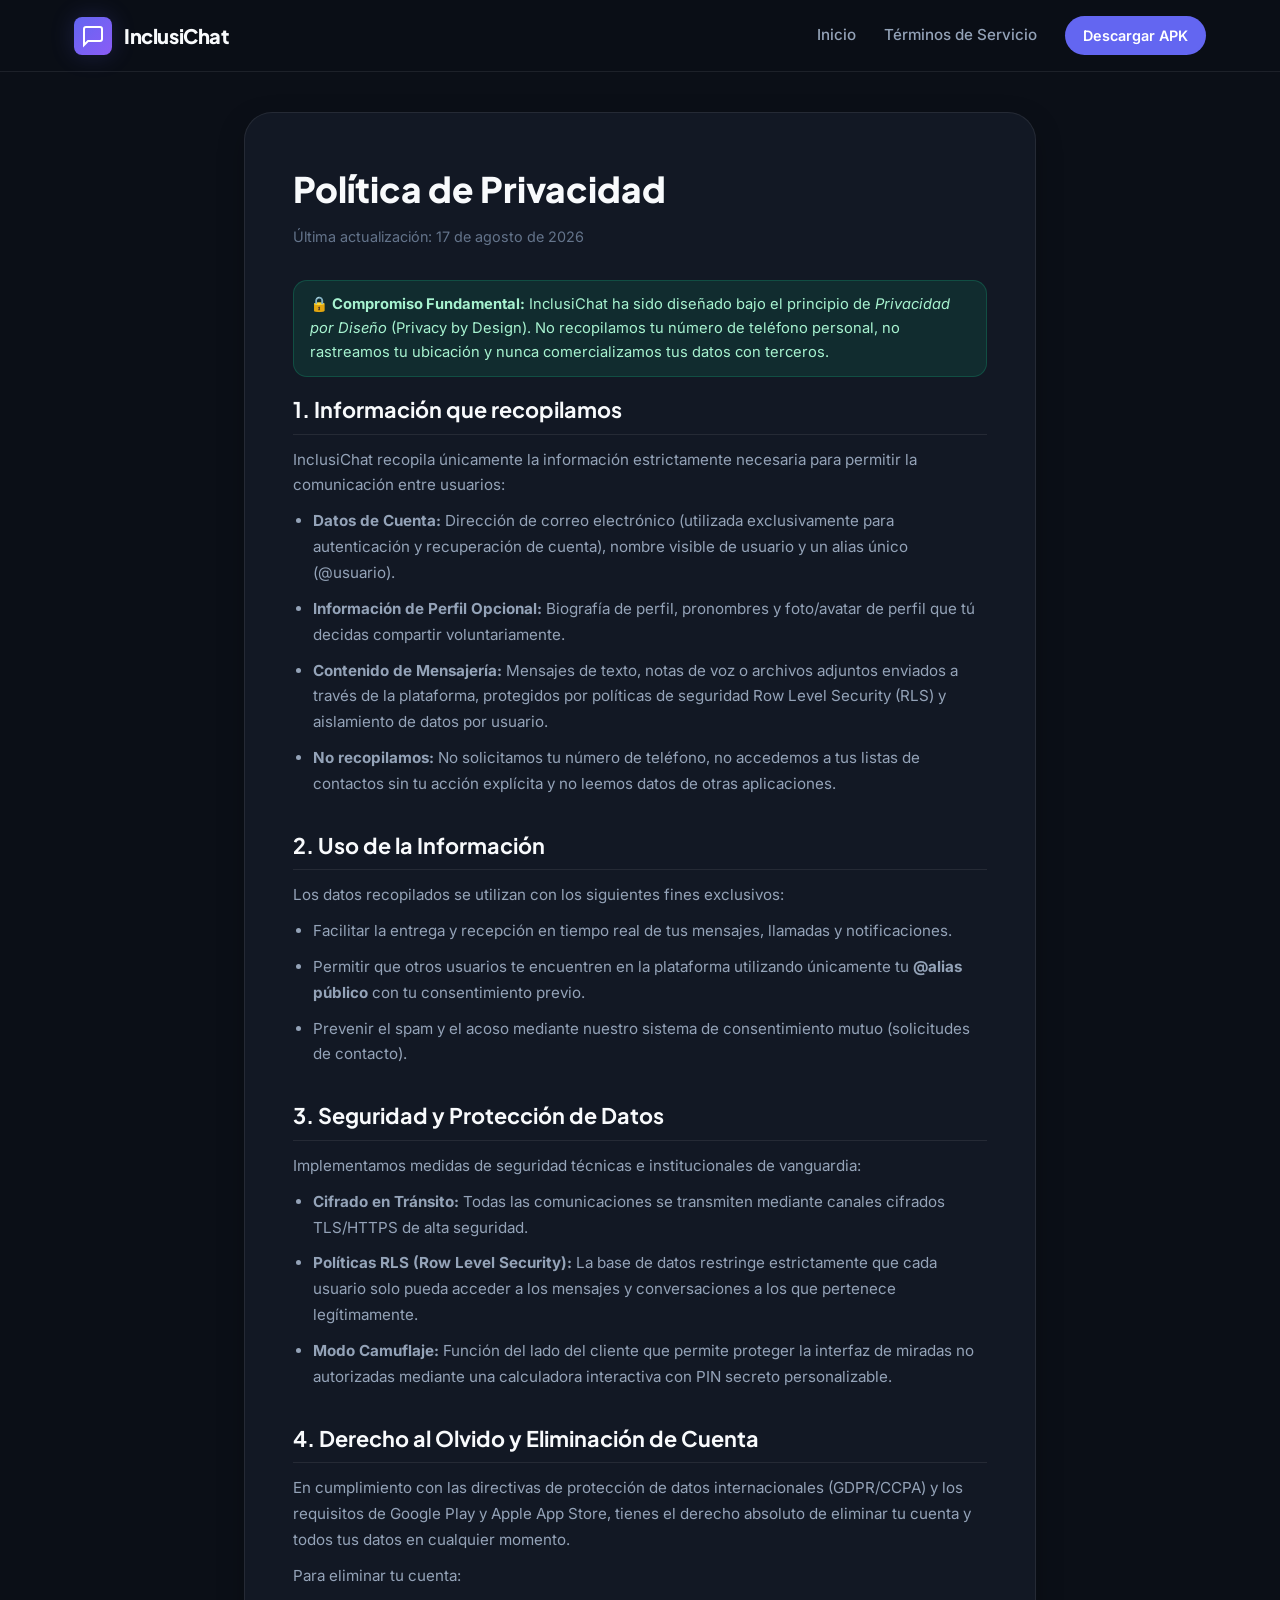
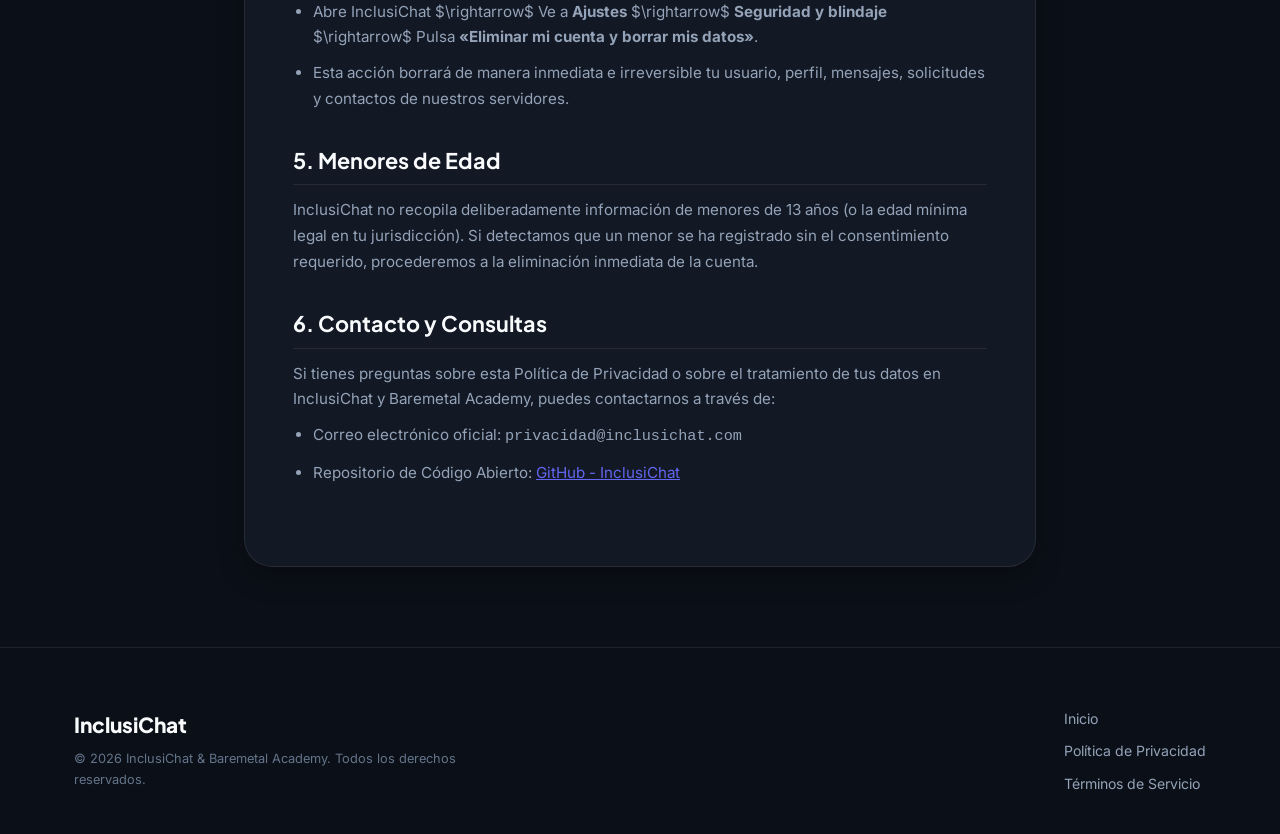
==== web/privacy.html @ 861bd7da "feat: InclusiChat v1.0.0 official release with camouflage mode, E2EE calls, zero-cost auth, privacy " ====
<!DOCTYPE html>
<html lang="es">
<head>
  <meta charset="UTF-8">
  <meta name="viewport" content="width=device-width, initial-scale=1.0">
  <title>Política de Privacidad — InclusiChat</title>
  <meta name="description" content="Política de Privacidad oficial de InclusiChat. Conoce cómo protegemos tus datos, mensajes e identidad bajo estrictos estándares de confidencialidad y Row Level Security.">
  
  <link rel="preconnect" href="https://fonts.googleapis.com">
  <link rel="preconnect" href="https://fonts.gstatic.com" crossorigin>
  <link href="https://fonts.googleapis.com/css2?family=Plus+Jakarta+Sans:wght@400;600;700;800&family=Inter:wght@400;500;600&display=swap" rel="stylesheet">
  
  <link rel="stylesheet" href="styles.css">
  <style>
    .legal-container {
      max-width: 840px;
      margin: 40px auto 80px;
      padding: 0 24px;
    }
    .legal-card {
      background: var(--bg-surface);
      border: 1px solid var(--bg-surface-border);
      border-radius: var(--radius-xl);
      padding: 48px;
      box-shadow: var(--shadow-card);
    }
    .legal-title {
      font-family: var(--font-heading);
      font-size: 2.2rem;
      font-weight: 800;
      margin-bottom: 8px;
    }
    .legal-updated {
      color: var(--text-muted);
      font-size: 0.9rem;
      margin-bottom: 32px;
      display: block;
    }
    .legal-section {
      margin-bottom: 32px;
    }
    .legal-section h2 {
      font-family: var(--font-heading);
      font-size: 1.35rem;
      font-weight: 700;
      color: var(--text-primary);
      margin-bottom: 12px;
      padding-bottom: 6px;
      border-bottom: 1px solid var(--bg-surface-border);
    }
    .legal-section p, .legal-section li {
      color: var(--text-secondary);
      font-size: 0.95rem;
      line-height: 1.7;
      margin-bottom: 10px;
    }
    .legal-section ul {
      padding-left: 20px;
    }
    .highlight-badge {
      background: rgba(16, 185, 129, 0.12);
      border: 1px solid rgba(16, 185, 129, 0.25);
      color: #A7F3D0;
      padding: 12px 16px;
      border-radius: var(--radius-md);
      margin: 16px 0;
      font-size: 0.92rem;
    }
  </style>
</head>
<body>
  <!-- Header -->
  <header class="navbar">
    <div class="nav-container">
      <a href="index.html" class="brand-link">
        <div class="brand-badge-logo">
          <svg width="24" height="24" viewBox="0 0 24 24" fill="none" stroke="currentColor" stroke-width="2"><path d="M21 15a2 2 0 0 1-2 2H7l-4 4V5a2 2 0 0 1 2-2h14a2 2 0 0 1 2 2z"></path></svg>
        </div>
        <span class="brand-text">InclusiChat</span>
      </a>
      <nav class="nav-menu">
        <a href="index.html" class="nav-item">Inicio</a>
        <a href="terms.html" class="nav-item">Términos de Servicio</a>
        <a href="index.html#descarga" class="nav-btn-action">Descargar APK</a>
      </nav>
    </div>
  </header>

  <!-- Legal Body -->
  <main class="legal-container">
    <div class="legal-card">
      <h1 class="legal-title">Política de Privacidad</h1>
      <span class="legal-updated">Última actualización: 17 de agosto de 2026</span>

      <div class="highlight-badge">
        🔒 <strong>Compromiso Fundamental:</strong> InclusiChat ha sido diseñado bajo el principio de <em>Privacidad por Diseño</em> (Privacy by Design). No recopilamos tu número de teléfono personal, no rastreamos tu ubicación y nunca comercializamos tus datos con terceros.
      </div>

      <section class="legal-section">
        <h2>1. Información que recopilamos</h2>
        <p>InclusiChat recopila únicamente la información estrictamente necesaria para permitir la comunicación entre usuarios:</p>
        <ul>
          <li><strong>Datos de Cuenta:</strong> Dirección de correo electrónico (utilizada exclusivamente para autenticación y recuperación de cuenta), nombre visible de usuario y un alias único (@usuario).</li>
          <li><strong>Información de Perfil Opcional:</strong> Biografía de perfil, pronombres y foto/avatar de perfil que tú decidas compartir voluntariamente.</li>
          <li><strong>Contenido de Mensajería:</strong> Mensajes de texto, notas de voz o archivos adjuntos enviados a través de la plataforma, protegidos por políticas de seguridad Row Level Security (RLS) y aislamiento de datos por usuario.</li>
          <li><strong>No recopilamos:</strong> No solicitamos tu número de teléfono, no accedemos a tus listas de contactos sin tu acción explícita y no leemos datos de otras aplicaciones.</li>
        </ul>
      </section>

      <section class="legal-section">
        <h2>2. Uso de la Información</h2>
        <p>Los datos recopilados se utilizan con los siguientes fines exclusivos:</p>
        <ul>
          <li>Facilitar la entrega y recepción en tiempo real de tus mensajes, llamadas y notificaciones.</li>
          <li>Permitir que otros usuarios te encuentren en la plataforma utilizando únicamente tu <strong>@alias público</strong> con tu consentimiento previo.</li>
          <li>Prevenir el spam y el acoso mediante nuestro sistema de consentimiento mutuo (solicitudes de contacto).</li>
        </ul>
      </section>

      <section class="legal-section">
        <h2>3. Seguridad y Protección de Datos</h2>
        <p>Implementamos medidas de seguridad técnicas e institucionales de vanguardia:</p>
        <ul>
          <li><strong>Cifrado en Tránsito:</strong> Todas las comunicaciones se transmiten mediante canales cifrados TLS/HTTPS de alta seguridad.</li>
          <li><strong>Políticas RLS (Row Level Security):</strong> La base de datos restringe estrictamente que cada usuario solo pueda acceder a los mensajes y conversaciones a los que pertenece legítimamente.</li>
          <li><strong>Modo Camuflaje:</strong> Función del lado del cliente que permite proteger la interfaz de miradas no autorizadas mediante una calculadora interactiva con PIN secreto personalizable.</li>
        </ul>
      </section>

      <section class="legal-section">
        <h2>4. Derecho al Olvido y Eliminación de Cuenta</h2>
        <p>En cumplimiento con las directivas de protección de datos internacionales (GDPR/CCPA) y los requisitos de Google Play y Apple App Store, tienes el derecho absoluto de eliminar tu cuenta y todos tus datos en cualquier momento.</p>
        <p>Para eliminar tu cuenta:</p>
        <ul>
          <li>Abre InclusiChat $\rightarrow$ Ve a <strong>Ajustes</strong> $\rightarrow$ <strong>Seguridad y blindaje</strong> $\rightarrow$ Pulsa <strong>«Eliminar mi cuenta y borrar mis datos»</strong>.</li>
          <li>Esta acción borrará de manera inmediata e irreversible tu usuario, perfil, mensajes, solicitudes y contactos de nuestros servidores.</li>
        </ul>
      </section>

      <section class="legal-section">
        <h2>5. Menores de Edad</h2>
        <p>InclusiChat no recopila deliberadamente información de menores de 13 años (o la edad mínima legal en tu jurisdicción). Si detectamos que un menor se ha registrado sin el consentimiento requerido, procederemos a la eliminación inmediata de la cuenta.</p>
      </section>

      <section class="legal-section">
        <h2>6. Contacto y Consultas</h2>
        <p>Si tienes preguntas sobre esta Política de Privacidad o sobre el tratamiento de tus datos en InclusiChat y Baremetal Academy, puedes contactarnos a través de:</p>
        <ul>
          <li>Correo electrónico oficial: <code>privacidad@inclusichat.com</code></li>
          <li>Repositorio de Código Abierto: <a href="https://github.com/thelioning/InclusiChat" target="_blank" style="color: var(--accent-primary);">GitHub - InclusiChat</a></li>
        </ul>
      </section>
    </div>
  </main>

  <!-- Footer -->
  <footer class="footer">
    <div class="container footer-content">
      <div class="footer-brand">
        <span class="footer-logo-title">InclusiChat</span>
        <p class="footer-copy">© 2026 InclusiChat & Baremetal Academy. Todos los derechos reservados.</p>
      </div>
      <div class="footer-links-group">
        <div class="footer-col">
          <a href="index.html">Inicio</a>
          <a href="privacy.html">Política de Privacidad</a>
          <a href="terms.html">Términos de Servicio</a>
        </div>
      </div>
    </div>
  </footer>
</body>
</html>
---- web/styles.css ----
/* ==========================================================================
   InclusiChat Web — Design System & Stylesheet
   Palette: Soft Slate, Calming Indigo-Lavender, Security Emerald
   ========================================================================== */

:root {
  /* Harmonious, Trustworthy Palette (Soft on the eyes, avoids aggressive neon) */
  --bg-main: #0B0F17;
  --bg-surface: #121824;
  --bg-surface-raised: #1A2234;
  --bg-surface-border: rgba(255, 255, 255, 0.08);

  --text-primary: #F8FAFC;
  --text-secondary: #94A3B8;
  --text-muted: #64748B;

  --accent-primary: #6366F1;
  --accent-primary-hover: #4F46E5;
  --accent-soft-lavender: #8B5CF6;
  --accent-emerald: #10B981;
  --accent-emerald-soft: rgba(16, 185, 129, 0.12);
  --accent-amber: #F59E0B;

  --font-heading: 'Plus Jakarta Sans', -apple-system, BlinkMacSystemFont, 'Segoe UI', Roboto, sans-serif;
  --font-body: 'Inter', -apple-system, BlinkMacSystemFont, 'Segoe UI', Roboto, sans-serif;

  --radius-sm: 8px;
  --radius-md: 14px;
  --radius-lg: 20px;
  --radius-xl: 28px;
  --radius-full: 9999px;

  --shadow-subtle: 0 4px 20px rgba(0, 0, 0, 0.25);
  --shadow-card: 0 10px 30px -5px rgba(0, 0, 0, 0.35);
  --shadow-glow: 0 0 25px rgba(99, 102, 241, 0.2);
}

/* Base Reset & Typography */
* {
  margin: 0;
  padding: 0;
  box-sizing: border-box;
}

html {
  scroll-behavior: smooth;
  font-family: var(--font-body);
  background-color: var(--bg-main);
  color: var(--text-primary);
  line-height: 1.6;
}

body {
  overflow-x: hidden;
  -webkit-font-smoothing: antialiased;
}

.container {
  width: 100%;
  max-width: 1180px;
  margin: 0 auto;
  padding: 0 24px;
}

/* Navbar */
.navbar {
  position: sticky;
  top: 0;
  z-index: 100;
  background: rgba(11, 15, 23, 0.85);
  backdrop-filter: blur(14px);
  border-bottom: 1px solid var(--bg-surface-border);
  transition: all 0.3s ease;
}

.nav-container {
  max-width: 1180px;
  margin: 0 auto;
  padding: 16px 24px;
  display: flex;
  justify-content: space-between;
  align-items: center;
}

.brand-link {
  display: flex;
  align-items: center;
  gap: 12px;
  text-decoration: none;
  color: var(--text-primary);
}

.brand-badge-logo {
  width: 38px;
  height: 38px;
  border-radius: var(--radius-sm);
  background: linear-gradient(135deg, var(--accent-primary), var(--accent-soft-lavender));
  display: flex;
  align-items: center;
  justify-content: center;
  color: #fff;
  box-shadow: var(--shadow-glow);
}

.brand-text {
  font-family: var(--font-heading);
  font-weight: 800;
  font-size: 1.25rem;
  letter-spacing: -0.02em;
}

.nav-menu {
  display: flex;
  align-items: center;
  gap: 28px;
}

.nav-item {
  color: var(--text-secondary);
  text-decoration: none;
  font-size: 0.95rem;
  font-weight: 500;
  transition: color 0.2s;
}

.nav-item:hover {
  color: var(--text-primary);
}

.nav-btn-action {
  background: var(--accent-primary);
  color: #fff;
  padding: 8px 18px;
  border-radius: var(--radius-full);
  text-decoration: none;
  font-size: 0.9rem;
  font-weight: 600;
  transition: all 0.2s;
}

.nav-btn-action:hover {
  background: var(--accent-primary-hover);
  transform: translateY(-1px);
}

/* Hero Section */
.hero-section {
  padding: 80px 0 60px;
  position: relative;
}

.hero-grid {
  display: grid;
  grid-template-columns: 1.2fr 0.8fr;
  gap: 56px;
  align-items: center;
}

.security-chip {
  display: inline-flex;
  align-items: center;
  gap: 8px;
  background: rgba(99, 102, 241, 0.12);
  border: 1px solid rgba(99, 102, 241, 0.25);
  padding: 6px 14px;
  border-radius: var(--radius-full);
  font-size: 0.85rem;
  font-weight: 600;
  color: #A5B4FC;
  margin-bottom: 24px;
}

.security-chip-dot {
  width: 7px;
  height: 7px;
  border-radius: 50%;
  background-color: var(--accent-emerald);
  box-shadow: 0 0 8px var(--accent-emerald);
}

.hero-title {
  font-family: var(--font-heading);
  font-size: 2.75rem;
  line-height: 1.18;
  font-weight: 800;
  letter-spacing: -0.03em;
  margin-bottom: 20px;
}

.hero-description {
  font-size: 1.1rem;
  color: var(--text-secondary);
  line-height: 1.65;
  margin-bottom: 36px;
}

.hero-cta-group {
  display: flex;
  flex-wrap: wrap;
  gap: 16px;
  margin-bottom: 48px;
}

.btn-primary {
  display: inline-flex;
  align-items: center;
  gap: 10px;
  background: var(--accent-primary);
  color: #fff;
  padding: 14px 28px;
  border-radius: var(--radius-md);
  font-size: 1rem;
  font-weight: 600;
  text-decoration: none;
  box-shadow: var(--shadow-glow);
  transition: all 0.2s;
}

.btn-primary:hover {
  background: var(--accent-primary-hover);
  transform: translateY(-2px);
}

.btn-secondary {
  display: inline-flex;
  align-items: center;
  gap: 10px;
  background: var(--bg-surface-raised);
  color: var(--text-primary);
  border: 1px solid var(--bg-surface-border);
  padding: 14px 24px;
  border-radius: var(--radius-md);
  font-size: 1rem;
  font-weight: 600;
  text-decoration: none;
  transition: all 0.2s;
}

.btn-secondary:hover {
  background: rgba(255, 255, 255, 0.08);
  transform: translateY(-2px);
}

.trust-stats {
  display: flex;
  align-items: center;
  gap: 24px;
  padding-top: 24px;
  border-top: 1px solid var(--bg-surface-border);
}

.trust-stat-item {
  display: flex;
  flex-direction: column;
}

.stat-value {
  font-family: var(--font-heading);
  font-size: 1.25rem;
  font-weight: 800;
  color: var(--text-primary);
}

.stat-label {
  font-size: 0.8rem;
  color: var(--text-muted);
}

.trust-stat-divider {
  width: 1px;
  height: 28px;
  background: var(--bg-surface-border);
}

/* Mockup Card (App Preview) */
.hero-mockup-wrap {
  display: flex;
  justify-content: center;
}

.app-mockup-card {
  width: 100%;
  max-width: 360px;
  background: var(--bg-surface);
  border: 1px solid var(--bg-surface-border);
  border-radius: var(--radius-xl);
  box-shadow: var(--shadow-card);
  overflow: hidden;
}

.mockup-header {
  padding: 16px 20px;
  background: var(--bg-surface-raised);
  display: flex;
  justify-content: space-between;
  align-items: center;
  border-bottom: 1px solid var(--bg-surface-border);
}

.mockup-user {
  display: flex;
  align-items: center;
  gap: 12px;
}

.mockup-avatar {
  width: 36px;
  height: 36px;
  background: var(--accent-primary);
  border-radius: 50%;
  display: flex;
  align-items: center;
  justify-content: center;
  font-weight: 700;
  font-size: 0.9rem;
}

.mockup-user-info {
  display: flex;
  flex-direction: column;
}

.mockup-name {
  font-weight: 700;
  font-size: 0.95rem;
}

.verified-check {
  color: #38BDF8;
  font-size: 0.85rem;
}

.mockup-status {
  font-size: 0.75rem;
  color: var(--accent-emerald);
}

.mockup-actions {
  display: flex;
  gap: 12px;
  font-size: 1.1rem;
}

.mockup-chat-body {
  padding: 20px 16px;
  display: flex;
  flex-direction: column;
  gap: 12px;
  min-height: 240px;
}

.mockup-bubble {
  max-width: 82%;
  padding: 10px 14px;
  font-size: 0.85rem;
  border-radius: 16px;
  line-height: 1.4;
}

.mockup-bubble p {
  margin-bottom: 4px;
}

.mockup-bubble.incoming {
  align-self: flex-start;
  background: var(--bg-surface-raised);
  border-bottom-left-radius: 4px;
  color: var(--text-primary);
}

.mockup-bubble.outgoing {
  align-self: flex-end;
  background: #4F46E5;
  border-bottom-right-radius: 4px;
  color: #fff;
}

.bubble-time {
  font-size: 0.7rem;
  color: var(--text-muted);
  display: block;
  text-align: right;
}

.mockup-bubble.outgoing .bubble-time {
  color: rgba(255, 255, 255, 0.7);
}

.bubble-check {
  color: #38BDF8;
}

.mockup-footer {
  padding: 12px 16px;
  background: var(--bg-surface-raised);
  display: flex;
  align-items: center;
  gap: 10px;
  border-top: 1px solid var(--bg-surface-border);
}

.mockup-input {
  flex: 1;
  font-size: 0.82rem;
  color: var(--text-muted);
  background: var(--bg-surface);
  padding: 8px 12px;
  border-radius: var(--radius-sm);
}

.mockup-send {
  font-size: 1rem;
  cursor: pointer;
}

/* Features Section */
.features-section {
  padding: 90px 0;
  background: var(--bg-surface);
  border-top: 1px solid var(--bg-surface-border);
  border-bottom: 1px solid var(--bg-surface-border);
}

.section-header {
  text-align: center;
  max-width: 680px;
  margin: 0 auto 56px;
}

.section-tag {
  display: inline-block;
  font-size: 0.82rem;
  font-weight: 700;
  text-transform: uppercase;
  letter-spacing: 0.08em;
  color: var(--accent-primary);
  margin-bottom: 12px;
}

.section-tag-emerald {
  display: inline-block;
  font-size: 0.82rem;
  font-weight: 700;
  text-transform: uppercase;
  letter-spacing: 0.08em;
  color: var(--accent-emerald);
  margin-bottom: 12px;
}

.section-title {
  font-family: var(--font-heading);
  font-size: 2.1rem;
  font-weight: 800;
  letter-spacing: -0.02em;
  margin-bottom: 16px;
}

.section-desc {
  font-size: 1rem;
  color: var(--text-secondary);
  line-height: 1.6;
}

.features-grid {
  display: grid;
  grid-template-columns: repeat(auto-fit, minmax(250px, 1fr));
  gap: 24px;
}

.feature-card {
  background: var(--bg-main);
  border: 1px solid var(--bg-surface-border);
  border-radius: var(--radius-lg);
  padding: 28px;
  transition: transform 0.2s, border-color 0.2s;
}

.feature-card:hover {
  transform: translateY(-3px);
  border-color: rgba(99, 102, 241, 0.3);
}

.feature-icon-wrap {
  width: 48px;
  height: 48px;
  border-radius: var(--radius-md);
  display: flex;
  align-items: center;
  justify-content: center;
  margin-bottom: 20px;
}

.icon-purple { background: rgba(99, 102, 241, 0.15); color: #818CF8; }
.icon-emerald { background: rgba(16, 185, 129, 0.15); color: #34D399; }
.icon-blue { background: rgba(56, 189, 248, 0.15); color: #38BDF8; }
.icon-amber { background: rgba(245, 158, 11, 0.15); color: #FBBF24; }

.feature-title {
  font-family: var(--font-heading);
  font-size: 1.2rem;
  font-weight: 700;
  margin-bottom: 10px;
}

.feature-text {
  font-size: 0.92rem;
  color: var(--text-secondary);
  line-height: 1.55;
}

/* Camouflage Section */
.camouflage-section {
  padding: 100px 0;
}

.camouflage-grid {
  display: grid;
  grid-template-columns: 0.9fr 1.1fr;
  gap: 64px;
  align-items: center;
}

.calculator-card {
  width: 100%;
  max-width: 320px;
  margin: 0 auto;
  background: #181D26;
  border: 1px solid var(--bg-surface-border);
  border-radius: var(--radius-xl);
  padding: 20px;
  box-shadow: var(--shadow-card);
}

.calc-top-bar {
  display: flex;
  justify-content: space-between;
  align-items: center;
  font-size: 0.75rem;
  color: var(--text-muted);
  margin-bottom: 16px;
}

.calc-badge {
  background: rgba(16, 185, 129, 0.15);
  color: var(--accent-emerald);
  padding: 2px 8px;
  border-radius: var(--radius-full);
  font-weight: 600;
}

.calc-display {
  background: #0E1219;
  border-radius: var(--radius-md);
  padding: 18px 16px;
  text-align: right;
  font-family: monospace;
  font-size: 2rem;
  font-weight: 700;
  color: #F8FAFC;
  margin-bottom: 18px;
  letter-spacing: 2px;
}

.calc-keyboard {
  display: grid;
  grid-template-columns: repeat(4, 1fr);
  gap: 8px;
}

.calc-key {
  height: 48px;
  border-radius: var(--radius-sm);
  background: #232A37;
  display: flex;
  align-items: center;
  justify-content: center;
  font-weight: 600;
  font-size: 1.1rem;
  color: #F1F5F9;
  user-select: none;
  cursor: pointer;
  transition: background 0.1s;
}

.calc-key:hover {
  background: #2E384A;
}

.calc-key.op {
  background: #1C2330;
  color: var(--text-secondary);
}

.calc-key.op-accent {
  background: #F59E0B;
  color: #fff;
}

.calc-key.wide {
  grid-column: span 2;
}

.calc-key.equal-btn {
  background: var(--accent-primary);
  color: #fff;
}

.camouflage-points {
  list-style: none;
  display: flex;
  flex-direction: column;
  gap: 20px;
  margin-top: 28px;
}

.camouflage-points li {
  display: flex;
  gap: 16px;
  font-size: 0.95rem;
  color: var(--text-secondary);
  line-height: 1.5;
}

.point-bullet {
  width: 26px;
  height: 26px;
  border-radius: 50%;
  background: var(--accent-emerald-soft);
  color: var(--accent-emerald);
  display: flex;
  align-items: center;
  justify-content: center;
  font-weight: bold;
  font-size: 0.85rem;
  flex-shrink: 0;
}

/* Baremetal Academy Section */
.baremetal-section {
  padding: 40px 0 90px;
}

.baremetal-banner {
  background: linear-gradient(135deg, #131A29, #1E293B);
  border: 1px solid rgba(99, 102, 241, 0.25);
  border-radius: var(--radius-xl);
  padding: 56px 48px;
  position: relative;
  overflow: hidden;
}

.baremetal-badge {
  display: inline-block;
  background: rgba(99, 102, 241, 0.15);
  border: 1px solid rgba(99, 102, 241, 0.3);
  padding: 6px 16px;
  border-radius: var(--radius-full);
  color: #C7D2FE;
  font-size: 0.85rem;
  font-weight: 700;
  margin-bottom: 20px;
}

.baremetal-title {
  font-family: var(--font-heading);
  font-size: 2.3rem;
  font-weight: 800;
  margin-bottom: 14px;
}

.baremetal-subtitle {
  font-size: 1.05rem;
  color: var(--text-secondary);
  max-width: 720px;
  margin-bottom: 40px;
}

.baremetal-pillars-grid {
  display: grid;
  grid-template-columns: repeat(auto-fit, minmax(260px, 1fr));
  gap: 24px;
  margin-bottom: 36px;
}

.pillar-box {
  background: rgba(11, 15, 23, 0.6);
  border: 1px solid var(--bg-surface-border);
  border-radius: var(--radius-lg);
  padding: 24px;
}

.pillar-icon {
  font-size: 2rem;
  margin-bottom: 12px;
}

.pillar-heading {
  font-family: var(--font-heading);
  font-size: 1.1rem;
  font-weight: 700;
  margin-bottom: 8px;
}

.pillar-text {
  font-size: 0.9rem;
  color: var(--text-secondary);
  line-height: 1.5;
}

.baremetal-footer-callout {
  padding: 16px 20px;
  background: rgba(16, 185, 129, 0.1);
  border-radius: var(--radius-md);
  border: 1px solid rgba(16, 185, 129, 0.25);
  font-size: 0.92rem;
  color: #D1FAE5;
}

/* Download Section */
.download-section {
  padding: 80px 0 100px;
  background: var(--bg-surface);
  border-top: 1px solid var(--bg-surface-border);
}

.download-box {
  text-align: center;
}

.download-header {
  max-width: 620px;
  margin: 0 auto 40px;
}

.download-actions-card {
  max-width: 680px;
  margin: 0 auto;
  background: var(--bg-main);
  border: 1px solid var(--bg-surface-border);
  border-radius: var(--radius-xl);
  padding: 40px;
  box-shadow: var(--shadow-card);
}

.download-meta-info {
  display: flex;
  justify-content: space-around;
  padding-bottom: 28px;
  border-bottom: 1px solid var(--bg-surface-border);
  margin-bottom: 32px;
}

.meta-item {
  display: flex;
  flex-direction: column;
}

.meta-label {
  font-size: 0.75rem;
  text-transform: uppercase;
  color: var(--text-muted);
  margin-bottom: 4px;
}

.meta-val {
  font-weight: 700;
  font-size: 0.95rem;
  color: var(--text-primary);
}

.btn-download-main {
  display: inline-flex;
  align-items: center;
  gap: 16px;
  background: var(--accent-primary);
  color: #fff;
  padding: 18px 36px;
  border-radius: var(--radius-lg);
  text-decoration: none;
  box-shadow: var(--shadow-glow);
  transition: all 0.2s;
  margin-bottom: 32px;
}

.btn-download-main:hover {
  background: var(--accent-primary-hover);
  transform: translateY(-2px);
}

.btn-download-text {
  display: flex;
  flex-direction: column;
  text-align: left;
}

.btn-small-text {
  font-size: 0.78rem;
  opacity: 0.85;
}

.btn-large-text {
  font-family: var(--font-heading);
  font-size: 1.15rem;
  font-weight: 800;
}

.install-steps {
  text-align: left;
  background: var(--bg-surface-raised);
  padding: 20px 24px;
  border-radius: var(--radius-md);
  border: 1px solid var(--bg-surface-border);
}

.steps-title {
  font-size: 0.95rem;
  font-weight: 700;
  margin-bottom: 10px;
}

.steps-list {
  padding-left: 20px;
  font-size: 0.88rem;
  color: var(--text-secondary);
  line-height: 1.7;
}

/* Footer */
.footer {
  padding: 60px 0 40px;
  background: var(--bg-main);
  border-top: 1px solid var(--bg-surface-border);
}

.footer-content {
  display: flex;
  justify-content: space-between;
  flex-wrap: wrap;
  gap: 40px;
}

.footer-brand {
  max-width: 420px;
}

.footer-logo-title {
  font-family: var(--font-heading);
  font-size: 1.3rem;
  font-weight: 800;
  display: block;
  margin-bottom: 8px;
}

.footer-tagline {
  color: var(--text-secondary);
  font-size: 0.95rem;
  margin-bottom: 16px;
}

.footer-copy {
  color: var(--text-muted);
  font-size: 0.8rem;
}

.footer-links-group {
  display: flex;
  gap: 64px;
}

.footer-col {
  display: flex;
  flex-direction: column;
  gap: 10px;
}

.footer-col-title {
  font-weight: 700;
  font-size: 0.9rem;
  color: var(--text-primary);
  margin-bottom: 6px;
}

.footer-col a {
  color: var(--text-secondary);
  text-decoration: none;
  font-size: 0.88rem;
  transition: color 0.2s;
}

.footer-col a:hover {
  color: var(--accent-primary);
}

/* Responsive Breakpoints */
@media (max-width: 900px) {
  .hero-grid,
  .camouflage-grid {
    grid-template-columns: 1fr;
    gap: 40px;
  }

  .hero-title {
    font-size: 2.2rem;
  }

  .baremetal-banner {
    padding: 36px 24px;
  }

  .footer-content {
    flex-direction: column;
  }
}

@media (max-width: 600px) {
  .hero-title {
    font-size: 1.85rem;
  }

  .nav-menu .nav-item {
    display: none;
  }

  .trust-stats {
    flex-direction: column;
    align-items: flex-start;
    gap: 16px;
  }

  .trust-stat-divider {
    display: none;
  }
}
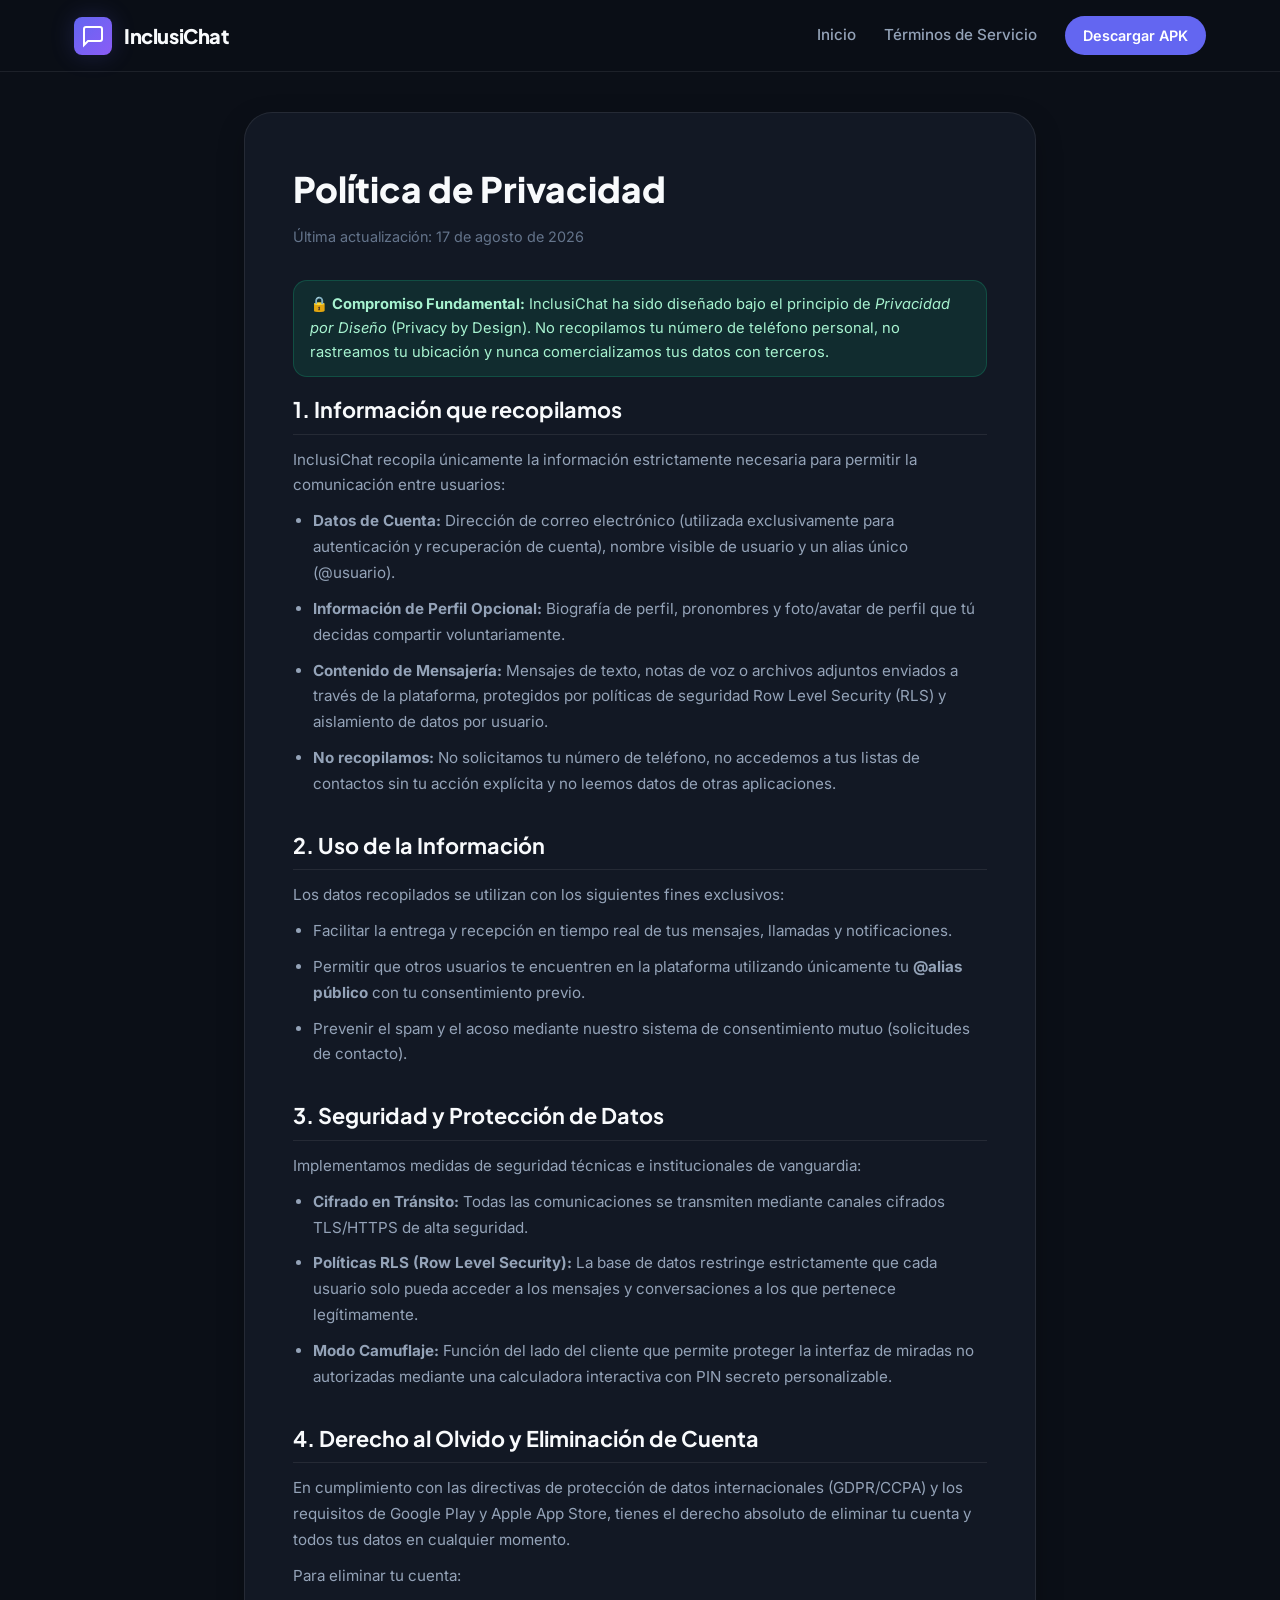
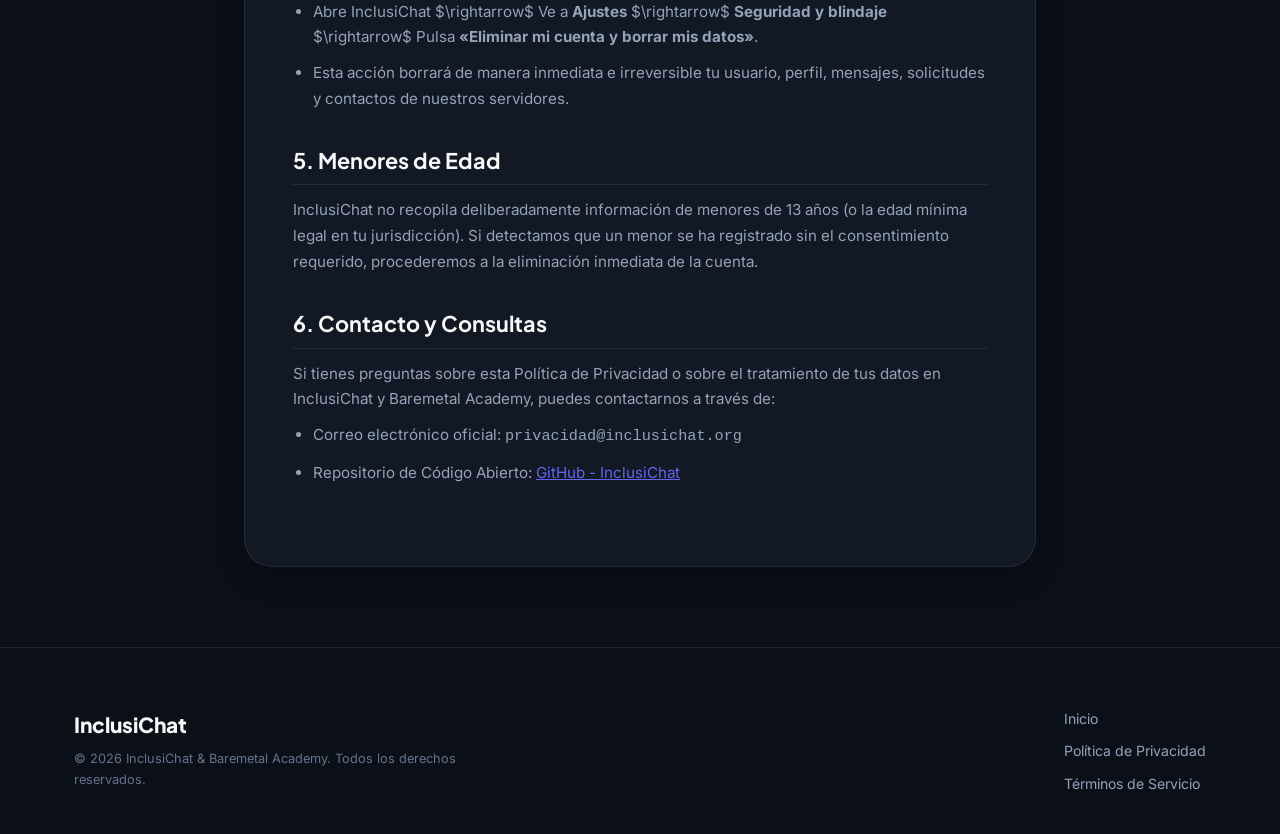
==== commit caee2247: "chore: Update official domain references to inclusichat.org" ====
--- a/web/privacy.html
+++ b/web/privacy.html
@@ -146,7 +146,7 @@
         <h2>6. Contacto y Consultas</h2>
         <p>Si tienes preguntas sobre esta Política de Privacidad o sobre el tratamiento de tus datos en InclusiChat y Baremetal Academy, puedes contactarnos a través de:</p>
         <ul>
-          <li>Correo electrónico oficial: <code>privacidad@inclusichat.com</code></li>
+          <li>Correo electrónico oficial: <code>privacidad@inclusichat.org</code></li>
           <li>Repositorio de Código Abierto: <a href="https://github.com/thelioning/InclusiChat" target="_blank" style="color: var(--accent-primary);">GitHub - InclusiChat</a></li>
         </ul>
       </section>
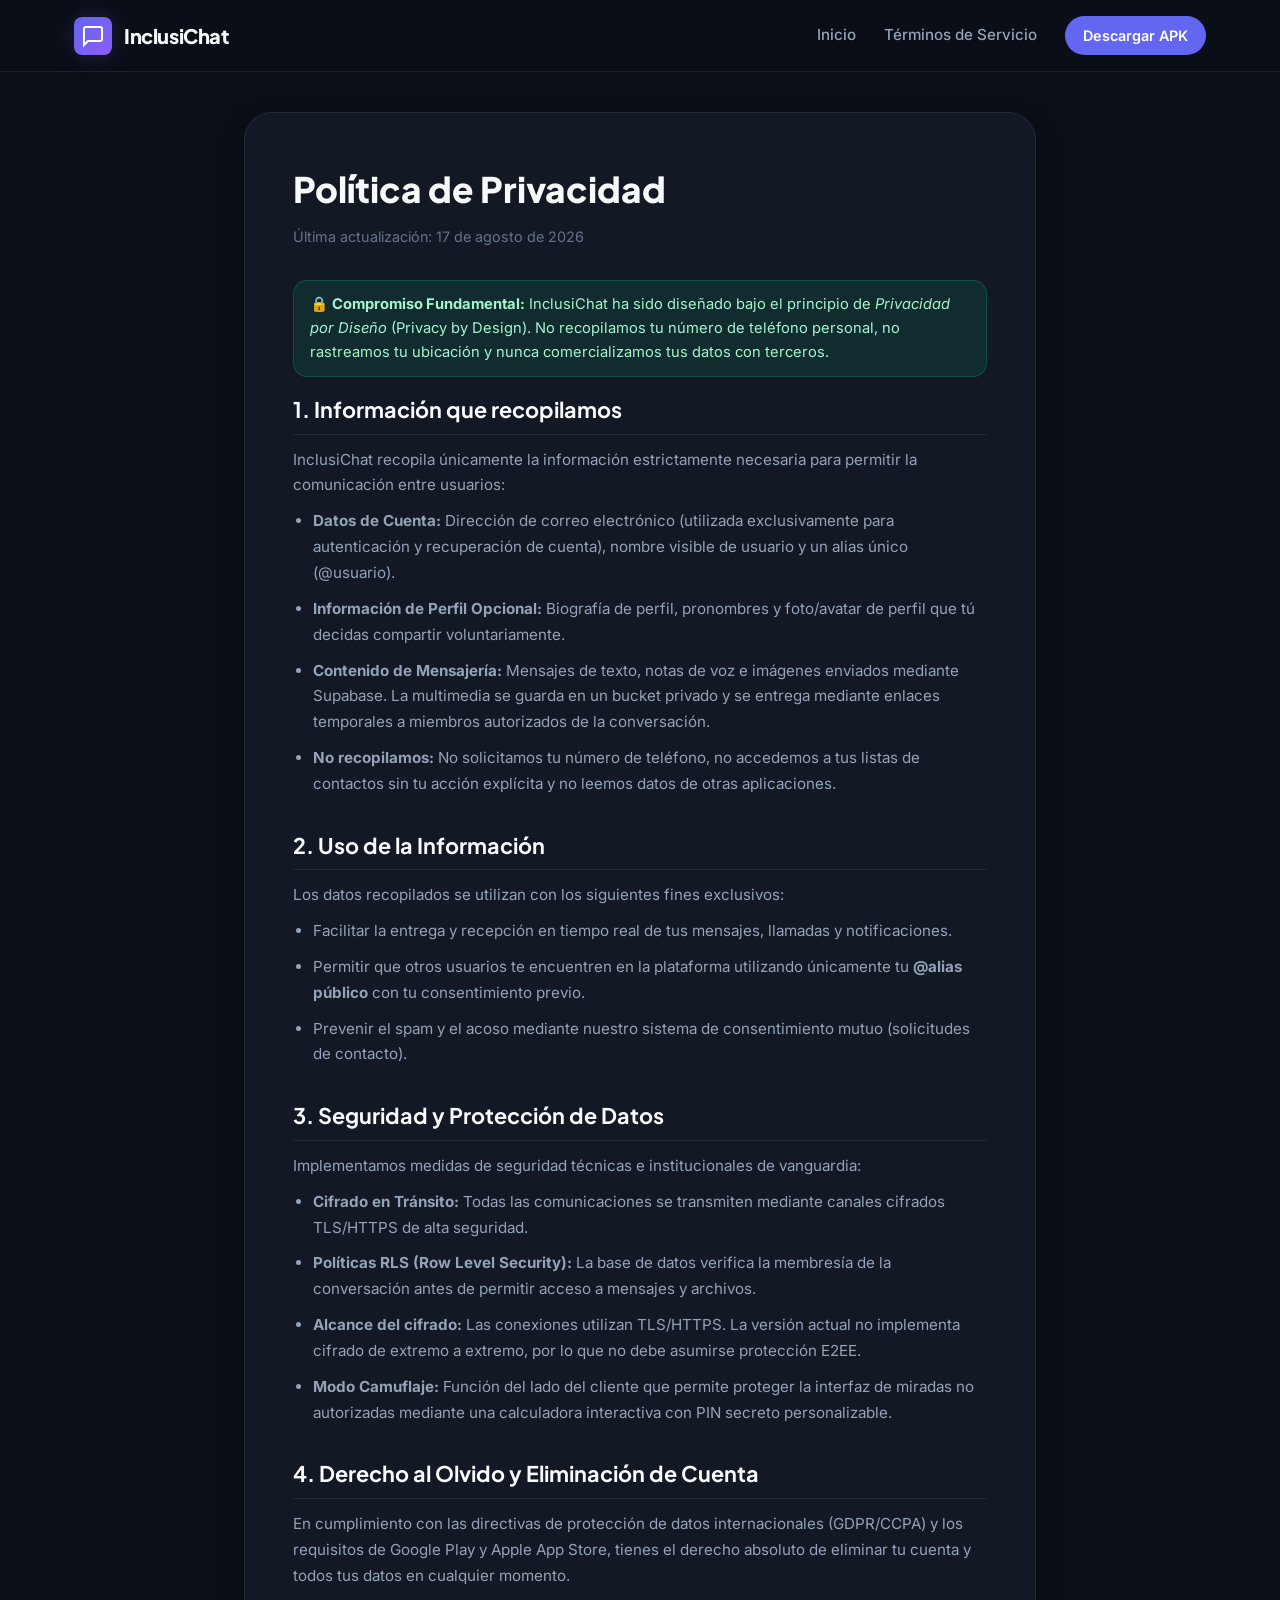
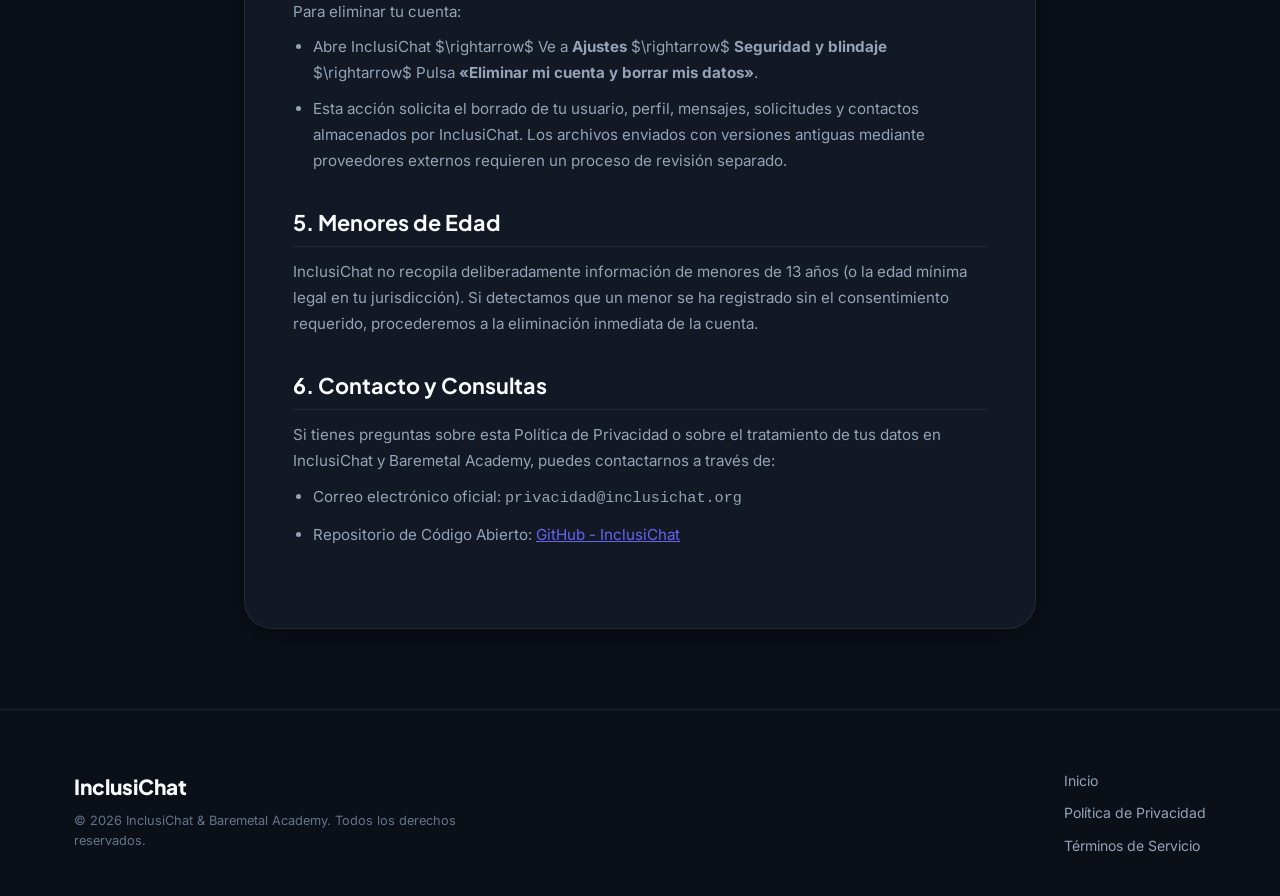
==== commit 196d5356: "feat: consolidate secure chat and call repairs" ====
--- a/web/privacy.html
+++ b/web/privacy.html
@@ -102,7 +102,7 @@
         <ul>
           <li><strong>Datos de Cuenta:</strong> Dirección de correo electrónico (utilizada exclusivamente para autenticación y recuperación de cuenta), nombre visible de usuario y un alias único (@usuario).</li>
           <li><strong>Información de Perfil Opcional:</strong> Biografía de perfil, pronombres y foto/avatar de perfil que tú decidas compartir voluntariamente.</li>
-          <li><strong>Contenido de Mensajería:</strong> Mensajes de texto, notas de voz o archivos adjuntos enviados a través de la plataforma, protegidos por políticas de seguridad Row Level Security (RLS) y aislamiento de datos por usuario.</li>
+          <li><strong>Contenido de Mensajería:</strong> Mensajes de texto, notas de voz e imágenes enviados mediante Supabase. La multimedia se guarda en un bucket privado y se entrega mediante enlaces temporales a miembros autorizados de la conversación.</li>
           <li><strong>No recopilamos:</strong> No solicitamos tu número de teléfono, no accedemos a tus listas de contactos sin tu acción explícita y no leemos datos de otras aplicaciones.</li>
         </ul>
       </section>
@@ -122,7 +122,8 @@
         <p>Implementamos medidas de seguridad técnicas e institucionales de vanguardia:</p>
         <ul>
           <li><strong>Cifrado en Tránsito:</strong> Todas las comunicaciones se transmiten mediante canales cifrados TLS/HTTPS de alta seguridad.</li>
-          <li><strong>Políticas RLS (Row Level Security):</strong> La base de datos restringe estrictamente que cada usuario solo pueda acceder a los mensajes y conversaciones a los que pertenece legítimamente.</li>
+          <li><strong>Políticas RLS (Row Level Security):</strong> La base de datos verifica la membresía de la conversación antes de permitir acceso a mensajes y archivos.</li>
+          <li><strong>Alcance del cifrado:</strong> Las conexiones utilizan TLS/HTTPS. La versión actual no implementa cifrado de extremo a extremo, por lo que no debe asumirse protección E2EE.</li>
           <li><strong>Modo Camuflaje:</strong> Función del lado del cliente que permite proteger la interfaz de miradas no autorizadas mediante una calculadora interactiva con PIN secreto personalizable.</li>
         </ul>
       </section>
@@ -133,7 +134,7 @@
         <p>Para eliminar tu cuenta:</p>
         <ul>
           <li>Abre InclusiChat $\rightarrow$ Ve a <strong>Ajustes</strong> $\rightarrow$ <strong>Seguridad y blindaje</strong> $\rightarrow$ Pulsa <strong>«Eliminar mi cuenta y borrar mis datos»</strong>.</li>
-          <li>Esta acción borrará de manera inmediata e irreversible tu usuario, perfil, mensajes, solicitudes y contactos de nuestros servidores.</li>
+          <li>Esta acción solicita el borrado de tu usuario, perfil, mensajes, solicitudes y contactos almacenados por InclusiChat. Los archivos enviados con versiones antiguas mediante proveedores externos requieren un proceso de revisión separado.</li>
         </ul>
       </section>
 
--- a/web/styles.css
+++ b/web/styles.css
@@ -887,8 +887,144 @@
   transition: color 0.2s;
 }
 
-.footer-col a:hover {
+/* Updates & Changelog Section */
+.updates-section {
+  padding: 80px 0 90px;
+}
+
+.updates-timeline {
+  display: flex;
+  flex-direction: column;
+  gap: 24px;
+  max-width: 840px;
+  margin: 0 auto;
+}
+
+.update-card {
+  background: var(--bg-surface);
+  border: 1px solid var(--bg-surface-border);
+  border-radius: var(--radius-lg);
+  padding: 28px;
+  transition: transform 0.2s ease, border-color 0.2s ease;
+  position: relative;
+}
+
+.update-card:hover {
+  transform: translateY(-2px);
+  border-color: rgba(205, 26, 233, 0.35);
+}
+
+.update-card.latest {
+  background: linear-gradient(135deg, rgba(205, 26, 233, 0.08), rgba(118, 36, 201, 0.12));
+  border: 1px solid rgba(205, 26, 233, 0.45);
+  box-shadow: 0 8px 32px rgba(205, 26, 233, 0.12);
+}
+
+.update-header {
+  display: flex;
+  justify-content: space-between;
+  align-items: center;
+  margin-bottom: 12px;
+  flex-wrap: wrap;
+  gap: 8px;
+}
+
+.update-version-wrap {
+  display: flex;
+  align-items: center;
+  gap: 12px;
+}
+
+.update-version {
+  font-family: var(--font-heading);
+  font-size: 1.4rem;
+  font-weight: 800;
+}
+
+.update-badge-latest {
+  display: inline-block;
+  background: linear-gradient(135deg, var(--accent-primary), var(--accent-secondary));
+  color: #FFFFFF;
+  font-size: 0.75rem;
+  font-weight: 700;
+  padding: 4px 10px;
+  border-radius: var(--radius-full);
+  text-transform: uppercase;
+  letter-spacing: 0.5px;
+}
+
+.update-badge {
+  display: inline-block;
+  background: rgba(255, 255, 255, 0.08);
+  color: var(--text-secondary);
+  font-size: 0.75rem;
+  font-weight: 600;
+  padding: 4px 10px;
+  border-radius: var(--radius-full);
+}
+
+.update-date {
+  font-size: 0.85rem;
+  color: var(--text-secondary);
+}
+
+.update-summary {
+  font-size: 0.98rem;
+  color: #E2E8F0;
+  margin-bottom: 16px;
+  line-height: 1.5;
+}
+
+.update-features {
+  list-style: none;
+  padding: 0;
+  margin: 0 0 20px;
+  display: flex;
+  flex-direction: column;
+  gap: 8px;
+}
+
+.update-features li {
+  font-size: 0.9rem;
+  color: var(--text-secondary);
+  line-height: 1.45;
+  position: relative;
+  padding-left: 20px;
+}
+
+.update-features li::before {
+  content: "•";
   color: var(--accent-primary);
+  font-weight: bold;
+  font-size: 1.2rem;
+  position: absolute;
+  left: 4px;
+  top: -2px;
+}
+
+.update-card-action {
+  margin-top: 16px;
+  padding-top: 16px;
+  border-top: 1px solid rgba(255, 255, 255, 0.08);
+}
+
+.btn-update-download {
+  display: inline-flex;
+  align-items: center;
+  gap: 10px;
+  background: linear-gradient(135deg, var(--accent-primary), var(--accent-secondary));
+  color: #FFFFFF;
+  padding: 10px 20px;
+  border-radius: var(--radius-md);
+  text-decoration: none;
+  font-weight: 700;
+  font-size: 0.9rem;
+  transition: transform 0.2s, box-shadow 0.2s;
+}
+
+.btn-update-download:hover {
+  transform: translateY(-2px);
+  box-shadow: 0 6px 20px rgba(205, 26, 233, 0.35);
 }
 
 /* Responsive Breakpoints */
